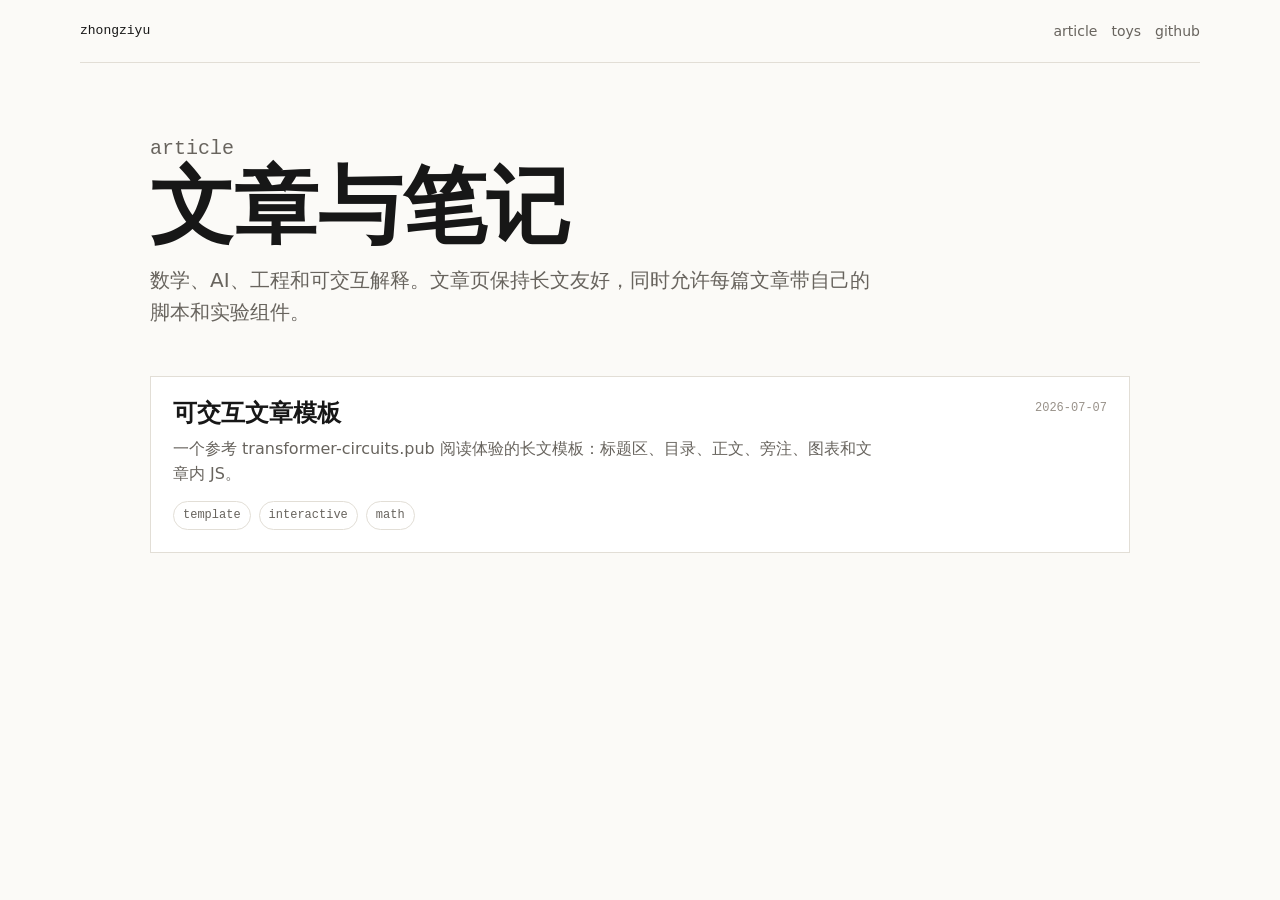
==== articles/index.html @ 710dbdfb "Restructure homepage with articles and toys" ====
<!DOCTYPE html>
<html lang="zh-CN">
<head>
  <meta charset="UTF-8">
  <meta name="viewport" content="width=device-width, initial-scale=1.0">
  <meta name="description" content="zhongziyu 的文章索引。">
  <title>article / zhongziyu</title>
  <link rel="stylesheet" href="../shared/site.css">
</head>
<body>
  <header class="site-bar">
    <a class="site-name" href="../">zhongziyu</a>
    <nav class="site-nav" aria-label="主导航">
      <a href="../articles/">article</a>
      <a href="../toys/">toys</a>
      <a href="https://github.com/zhongziyu">github</a>
    </nav>
  </header>

  <main class="index-shell">
    <section class="index-hero">
      <p class="kicker">article</p>
      <h1>文章与笔记</h1>
      <p>数学、AI、工程和可交互解释。文章页保持长文友好，同时允许每篇文章带自己的脚本和实验组件。</p>
    </section>

    <div class="list">
      <a class="list-item" href="workspace-style-demo/">
        <div>
          <h2>可交互文章模板</h2>
          <p>一个参考 transformer-circuits.pub 阅读体验的长文模板：标题区、目录、正文、旁注、图表和文章内 JS。</p>
          <div class="tag-row">
            <span>template</span>
            <span>interactive</span>
            <span>math</span>
          </div>
        </div>
        <time class="meta" datetime="2026-07-07">2026-07-07</time>
      </a>
    </div>
  </main>
</body>
</html>
---- shared/site.css ----
:root {
  color-scheme: light;
  --bg: #fbfaf7;
  --ink: #171717;
  --muted: #68645e;
  --faint: #989189;
  --line: #e2ded6;
  --panel: #ffffff;
  --accent: #245dff;
  --accent-soft: #edf2ff;
  --green: #0f6f5c;
  --amber: #9b4a12;
  --mono: "SFMono-Regular", Consolas, "Liberation Mono", Menlo, monospace;
  --sans: Inter, ui-sans-serif, system-ui, -apple-system, BlinkMacSystemFont, "Segoe UI", sans-serif;
  --serif: Georgia, "Times New Roman", "Noto Serif SC", serif;
}

* {
  box-sizing: border-box;
}

html {
  scroll-behavior: smooth;
}

body {
  min-width: 320px;
  margin: 0;
  color: var(--ink);
  background: var(--bg);
  font-family: var(--sans);
  line-height: 1.6;
}

a {
  color: inherit;
}

.site-bar {
  display: flex;
  align-items: center;
  justify-content: space-between;
  gap: 24px;
  width: min(1120px, calc(100% - 40px));
  margin: 0 auto;
  border-bottom: 1px solid var(--line);
  padding: 20px 0;
}

.site-bar a {
  text-decoration: none;
}

.site-name {
  color: var(--ink);
  font-family: var(--mono);
  font-size: 13px;
}

.site-nav {
  display: flex;
  flex-wrap: wrap;
  justify-content: flex-end;
  gap: 14px;
  color: var(--muted);
  font-size: 14px;
}

.site-nav a:hover {
  color: var(--accent);
}

.index-shell {
  width: min(980px, calc(100% - 40px));
  margin: 0 auto;
  padding: 70px 0 90px;
}

.index-hero {
  max-width: 720px;
  margin-bottom: 48px;
}

.kicker {
  margin: 0 0 10px;
  color: var(--faint);
  font-family: var(--mono);
  font-size: 13px;
}

.index-hero h1 {
  margin: 0 0 16px;
  font-size: clamp(44px, 8vw, 84px);
  line-height: 0.98;
  letter-spacing: 0;
}

.index-hero p {
  margin: 0;
  color: var(--muted);
  font-size: 20px;
}

.list {
  display: grid;
  gap: 1px;
  border: 1px solid var(--line);
  background: var(--line);
}

.list-item {
  display: grid;
  grid-template-columns: minmax(0, 1fr) auto;
  gap: 20px;
  background: var(--panel);
  padding: 22px;
  text-decoration: none;
}

.list-item:hover {
  background: #f7f9ff;
}

.list-item h2 {
  margin: 0 0 8px;
  font-size: 24px;
  line-height: 1.2;
}

.list-item p {
  max-width: 700px;
  margin: 0;
  color: var(--muted);
}

.meta {
  color: var(--faint);
  font-family: var(--mono);
  font-size: 12px;
  white-space: nowrap;
}

.tag-row {
  display: flex;
  flex-wrap: wrap;
  gap: 8px;
  margin-top: 14px;
}

.tag-row span {
  border: 1px solid var(--line);
  border-radius: 999px;
  padding: 4px 9px;
  color: var(--muted);
  font-family: var(--mono);
  font-size: 12px;
}

@media (max-width: 720px) {
  .site-bar,
  .index-shell {
    width: min(100% - 28px, 980px);
  }

  .site-bar {
    align-items: flex-start;
    flex-direction: column;
    gap: 10px;
  }

  .site-nav {
    justify-content: flex-start;
  }

  .index-shell {
    padding-top: 52px;
  }

  .list-item {
    grid-template-columns: 1fr;
  }
}
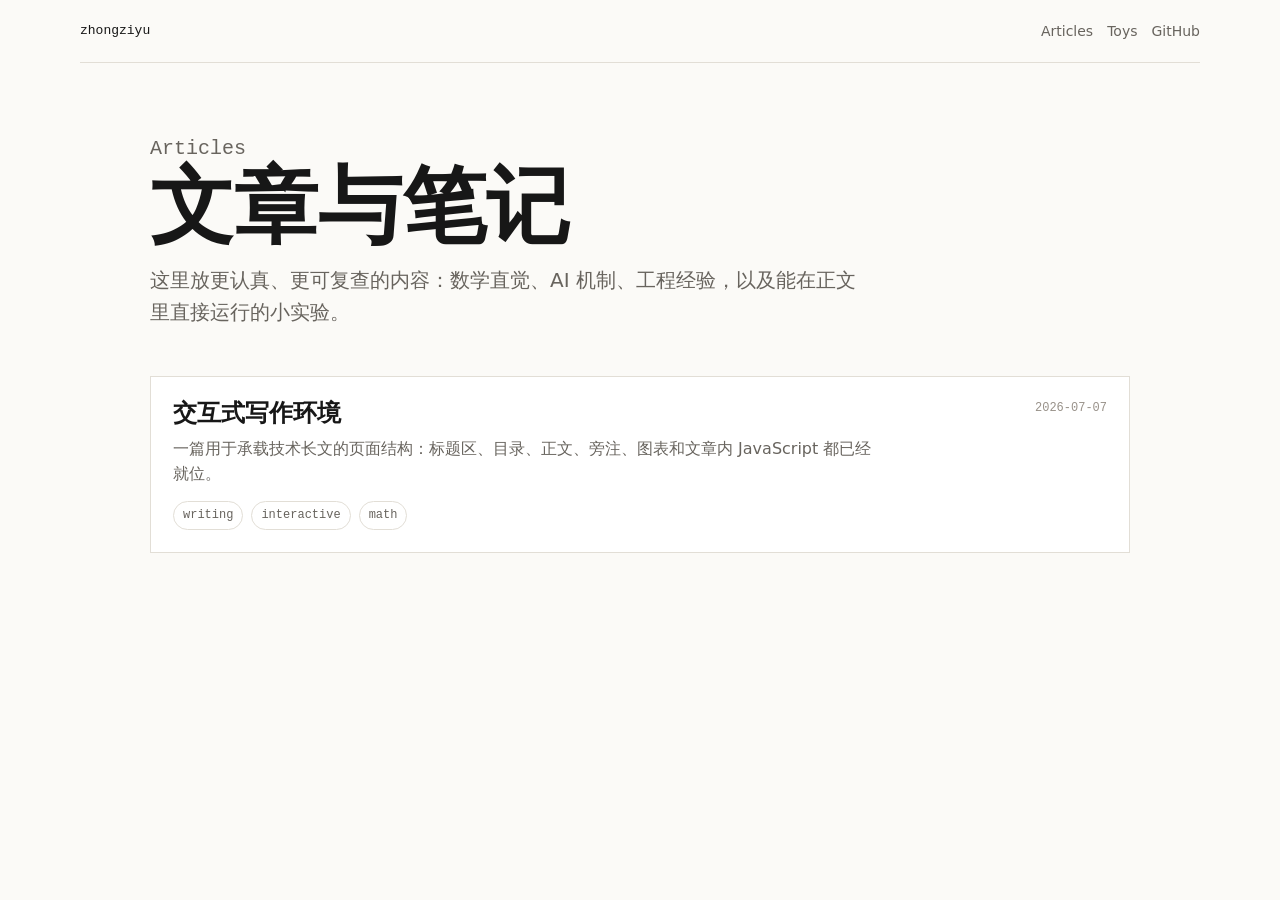
==== commit 88a6d021: "Polish homepage copy" ====
--- a/articles/index.html
+++ b/articles/index.html
@@ -3,34 +3,34 @@
 <head>
   <meta charset="UTF-8">
   <meta name="viewport" content="width=device-width, initial-scale=1.0">
-  <meta name="description" content="zhongziyu 的文章索引。">
-  <title>article / zhongziyu</title>
+  <meta name="description" content="zhongziyu 的文章索引：数学、AI、工程和可交互解释。">
+  <title>Articles / zhongziyu</title>
   <link rel="stylesheet" href="../shared/site.css">
 </head>
 <body>
   <header class="site-bar">
     <a class="site-name" href="../">zhongziyu</a>
     <nav class="site-nav" aria-label="主导航">
-      <a href="../articles/">article</a>
-      <a href="../toys/">toys</a>
-      <a href="https://github.com/zhongziyu">github</a>
+      <a href="../articles/">Articles</a>
+      <a href="../toys/">Toys</a>
+      <a href="https://github.com/zhongziyu">GitHub</a>
     </nav>
   </header>
 
   <main class="index-shell">
     <section class="index-hero">
-      <p class="kicker">article</p>
+      <p class="kicker">Articles</p>
       <h1>文章与笔记</h1>
-      <p>数学、AI、工程和可交互解释。文章页保持长文友好，同时允许每篇文章带自己的脚本和实验组件。</p>
+      <p>这里放更认真、更可复查的内容：数学直觉、AI 机制、工程经验，以及能在正文里直接运行的小实验。</p>
     </section>
 
     <div class="list">
       <a class="list-item" href="workspace-style-demo/">
         <div>
-          <h2>可交互文章模板</h2>
-          <p>一个参考 transformer-circuits.pub 阅读体验的长文模板：标题区、目录、正文、旁注、图表和文章内 JS。</p>
+          <h2>交互式写作环境</h2>
+          <p>一篇用于承载技术长文的页面结构：标题区、目录、正文、旁注、图表和文章内 JavaScript 都已经就位。</p>
           <div class="tag-row">
-            <span>template</span>
+            <span>writing</span>
             <span>interactive</span>
             <span>math</span>
           </div>
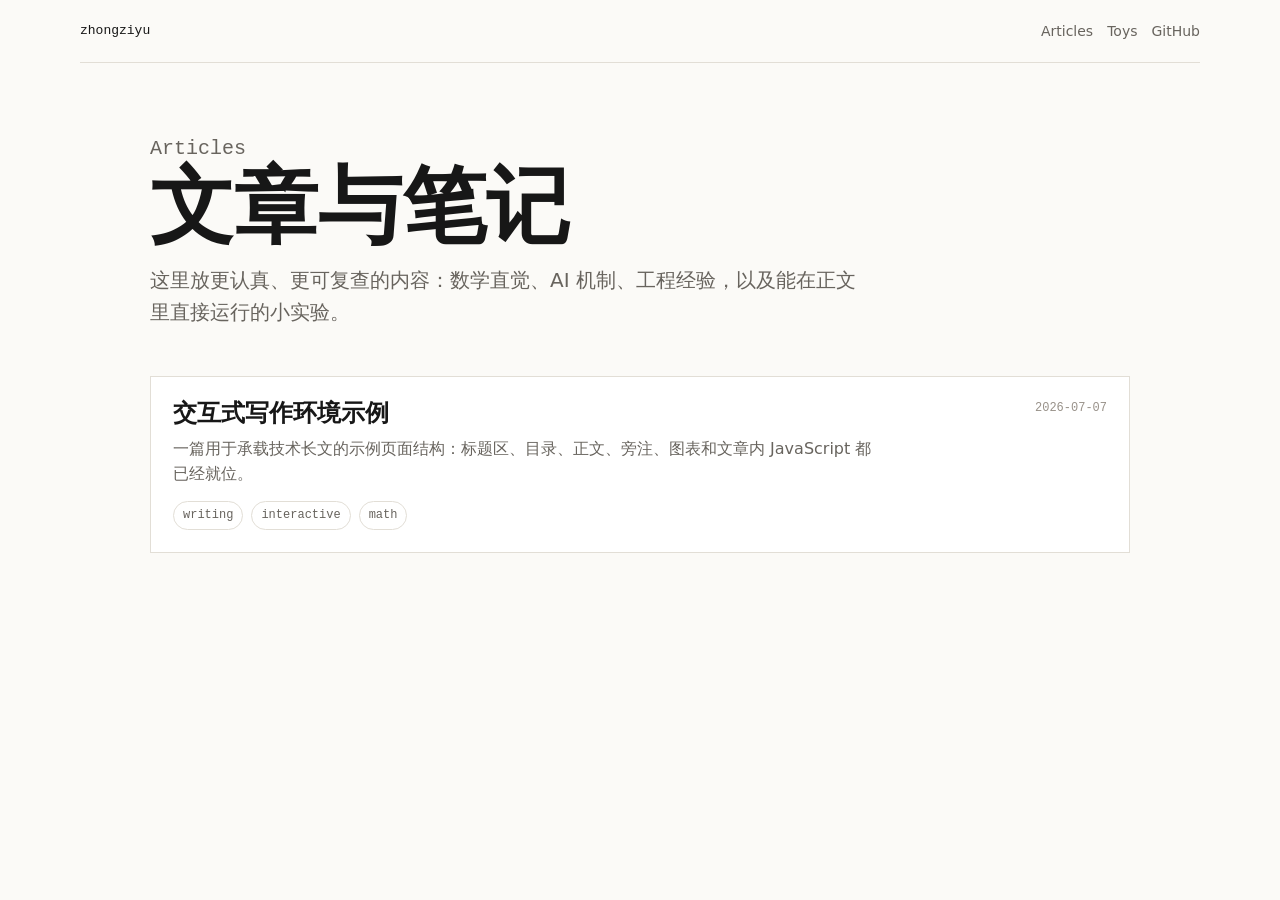
==== commit acb38e9c: "Convert shader example to WebGPU" ====
--- a/articles/index.html
+++ b/articles/index.html
@@ -27,8 +27,8 @@
     <div class="list">
       <a class="list-item" href="workspace-style-demo/">
         <div>
-          <h2>交互式写作环境</h2>
-          <p>一篇用于承载技术长文的页面结构：标题区、目录、正文、旁注、图表和文章内 JavaScript 都已经就位。</p>
+          <h2>交互式写作环境示例</h2>
+          <p>一篇用于承载技术长文的示例页面结构：标题区、目录、正文、旁注、图表和文章内 JavaScript 都已经就位。</p>
           <div class="tag-row">
             <span>writing</span>
             <span>interactive</span>
